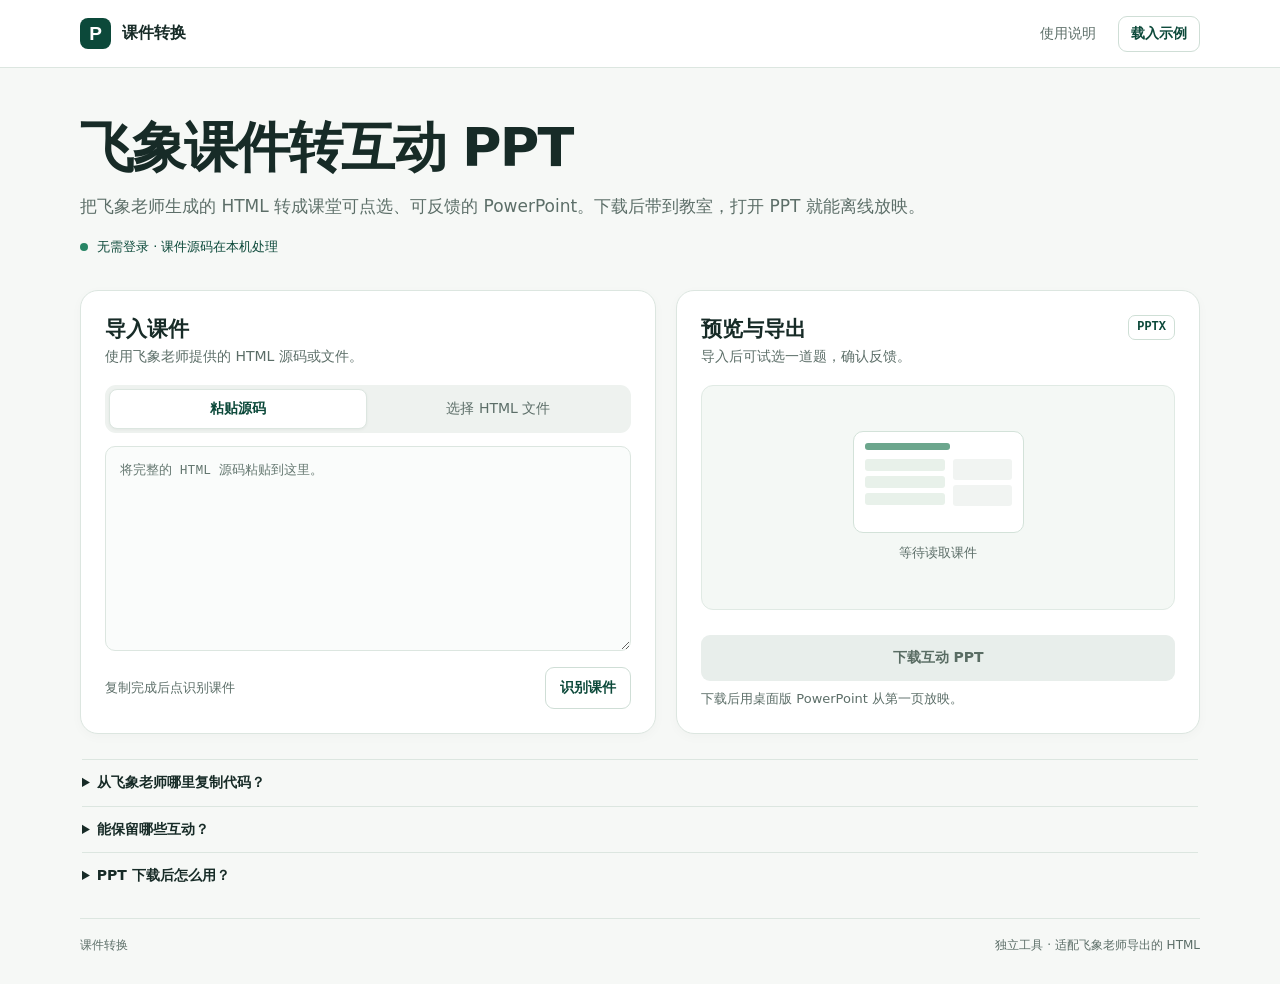
==== index.html @ 267f4da2 "Publish Feixiang PPT converter" ====
<!doctype html>
<html lang="zh-CN">
<head>
  <meta charset="utf-8">
  <meta name="viewport" content="width=device-width, initial-scale=1">
  <meta name="description" content="粘贴飞象老师生成的 HTML 源码，或选择 HTML 文件。浏览器内导出可以离线放映的互动 PPT。">
  <meta name="referrer" content="no-referrer">
  <meta http-equiv="Content-Security-Policy" content="default-src 'none'; script-src 'self'; style-src 'self' 'unsafe-inline'; img-src 'self' data: blob:; worker-src 'self'; connect-src 'self' https://*.fbcontent.cn; base-uri 'none'; form-action 'none'; object-src 'none'">
  <meta name="theme-color" content="#f6f8f6">
  <title>飞象课件转互动 PPT</title>
  <link rel="stylesheet" href="./style.css">
  <script defer src="./acorn.js"></script>
  <script defer src="./model.js"></script>
  <script defer src="./pptx.js"></script>
  <script defer src="./app.js"></script>
</head>
<body>
  <header class="top">
    <div class="wrap top-inner">
      <a class="wordmark" href="./" aria-label="回到飞象课件转换首页"><span class="brand-icon" aria-hidden="true">P</span>课件转换</a>
      <nav aria-label="页内导航">
        <a href="#help">使用说明</a>
        <button type="button" class="button secondary small" id="demo">载入示例</button>
      </nav>
    </div>
  </header>

  <main class="wrap">
    <section class="intro" aria-labelledby="page-title">
      <h1 id="page-title">飞象课件转互动 PPT</h1>
      <p>把飞象老师生成的 HTML 转成课堂可点选、可反馈的 PowerPoint。<br class="desktop-break">下载后带到教室，打开 PPT 就能离线放映。</p>
      <div class="info-note"><span class="status-dot" aria-hidden="true"></span>无需登录 · 课件源码在本机处理</div>
    </section>

    <div class="workspace">
      <section class="panel input-panel" aria-labelledby="import-title">
        <div class="panel-heading">
          <div>
            <h2 id="import-title">导入课件</h2>
            <p>使用飞象老师提供的 HTML 源码或文件。</p>
          </div>
        </div>
        <div class="tabs" role="tablist" aria-label="导入方式">
          <button id="paste-tab" type="button" role="tab" aria-selected="true" aria-controls="paste-panel">粘贴源码</button>
          <button id="file-tab" type="button" role="tab" aria-selected="false" aria-controls="file-panel" tabindex="-1">选择 HTML 文件</button>
        </div>
        <div id="paste-panel" role="tabpanel" aria-labelledby="paste-tab">
          <label class="sr-only" for="source">飞象课件 HTML 源码</label>
          <textarea id="source" spellcheck="false" autocomplete="off" autocapitalize="off"
            placeholder="将完整的 HTML 源码粘贴到这里。"></textarea>
          <div class="source-actions">
            <span class="muted" id="paste-info">复制完成后点识别课件</span>
            <button type="button" class="button secondary" id="analyze">识别课件</button>
          </div>
        </div>
        <div id="file-panel" role="tabpanel" aria-labelledby="file-tab" hidden>
          <div class="drop-area" id="drop-area">
            <div class="upload-icon" aria-hidden="true">↑</div>
            <strong id="file-label">选择或拖入 HTML 文件</strong>
            <span id="file-info">支持 .html、.htm，最大 8 MB</span>
            <button type="button" class="button secondary" id="browse">选择文件</button>
            <input type="file" id="file" accept=".html,.htm,text/html" hidden>
          </div>
        </div>
        <p id="status" class="status" role="status" aria-live="polite" hidden></p>
        <details id="settings" hidden>
          <summary>封面和翻页</summary>
          <div class="settings">
            <div>
              <label for="cover-file">封面插图</label>
              <input type="file" id="cover-file" accept=".png,.jpg,.jpeg,.webp,image/png,image/jpeg,image/webp">
              <p id="cover-state" class="muted" aria-live="polite"></p>
            </div>
            <div id="timing-box" hidden>
              <label class="checkline" for="use-timing"><input type="checkbox" id="use-timing" checked>保留原课件的定时翻页</label>
              <p id="timing-help" class="muted"></p>
            </div>
          </div>
        </details>
      </section>

      <section class="panel output-panel" aria-labelledby="preview-title">
        <div class="panel-heading">
          <div>
            <h2 id="preview-title">预览与导出</h2>
            <p id="preview-desc">导入后可试选一道题，确认反馈。</p>
          </div>
          <span class="file-type" aria-hidden="true">PPTX</span>
        </div>
        <div class="preview" id="preview-empty">
          <div class="mock-slide" aria-hidden="true">
            <div class="mock-header"></div>
            <div class="mock-body">
              <div><i></i><i></i><i></i></div>
              <div><i></i><i></i></div>
            </div>
          </div>
          <p>等待读取课件</p>
        </div>
        <div class="preview ready" id="preview-ready" hidden>
          <p class="lesson-name" id="lesson-name"></p>
          <div class="facts" id="facts"></div>
          <div class="preview-question" id="preview-question"></div>
        </div>
        <div class="download-zone">
          <div id="progress-area" class="progress-area" hidden>
            <div class="progress-meta"><span id="progress-label" role="status" aria-live="polite">准备生成</span><span id="progress-number"></span></div>
            <progress id="progress" max="100" value="0" aria-label="导出进度"></progress>
          </div>
          <div class="download-actions">
            <button class="button primary" type="button" id="export" disabled>下载互动 PPT</button>
            <button class="button secondary" type="button" id="cancel" hidden>取消</button>
          </div>
          <p class="muted download-note" id="export-note" aria-live="polite">下载后用桌面版 PowerPoint 从第一页放映。</p>
        </div>
      </section>
    </div>

    <section id="help" class="help" aria-label="使用说明">
      <details>
        <summary>从飞象老师哪里复制代码？</summary>
        <p>在飞象老师打开你生成的课件，复制它提供的完整 HTML 源码，或者下载 HTML 文件。回到这里粘贴源码并识别，或直接选择文件。飞象的分享链接需要先打开后取到源码。</p>
      </details>
      <details>
        <summary>能保留哪些互动？</summary>
        <p>目前支持源码中写明题目、选项和反馈或评分规则的闯关、情境选择和选择题。可导出点选、分支反馈、累计计分、结算，以及识别到的定时翻页。含情绪强度的兼容课件可在 PPT 内点选 1 到 10 分。</p>
        <p>幻灯片按 16:9 排版，沿用可识别的配色和封面。拖拽、网页特效和其他依赖脚本运行的玩法暂不支持。</p>
      </details>
      <details>
        <summary>PPT 下载后怎么用？</summary>
        <p>用桌面版 Microsoft PowerPoint 打开文件，从第一页放映，使用课件上的按钮前进。一个文件会包含多条答题路线，放映只会经过当前路线。</p>
      </details>
    </section>
  </main>

  <footer class="wrap footer"><span>课件转换</span><span>独立工具 · 适配飞象老师导出的 HTML</span></footer>
  <noscript>需要启用浏览器的 JavaScript 才能生成 PPT。</noscript>
</body>
</html>
---- style.css ----
:root {
  color-scheme: light;
  --page: #f6f8f6;
  --surface: #ffffff;
  --ink: #172b27;
  --muted: #5c6e68;
  --border: #dce6e0;
  --accent: #116751;
  --accent-dark: #0c493a;
  --accent-soft: #e8f4ed;
  --error: #8b3030;
  font: 16px/1.55 "Work Sans", "Microsoft YaHei", "PingFang SC", system-ui, sans-serif;
}
* { box-sizing: border-box; }
body { margin: 0; background: var(--page); color: var(--ink); }
button, textarea, input { font: inherit; }
button { cursor: pointer; }
button:disabled { cursor: not-allowed; }
button:focus-visible, a:focus-visible, textarea:focus-visible, input:focus-visible, summary:focus-visible {
  outline: 3px solid #74ae99;
  outline-offset: 3px;
}
a { color: inherit; }
[hidden] { display: none !important; }
.wrap { width: min(1120px, calc(100% - 48px)); margin-inline: auto; }
.top { border-bottom: 1px solid var(--border); background: var(--surface); }
.top-inner { min-height: 67px; display: flex; align-items: center; justify-content: space-between; gap: 18px; }
.wordmark { display: inline-flex; align-items: center; gap: 11px; font-weight: 750; text-decoration: none; }
.brand-icon { display: grid; place-items: center; width: 31px; height: 31px; border-radius: 8px; background: var(--accent-dark); color: #fff; font: 700 19px/1 "Work Sans", sans-serif; }
.top nav { display: flex; align-items: center; gap: 22px; font-size: 14px; }
.top nav a { text-decoration: none; color: var(--muted); }
.top nav a:hover { color: var(--accent-dark); text-decoration: underline; }
.intro { padding: 49px 0 31px; }
.intro h1 { font-size: clamp(32px, 5.2vw, 54px); line-height: 1.16; letter-spacing: -.034em; margin: 0 0 13px; }
.intro p { margin: 0; color: var(--muted); font-size: 17px; }
.desktop-break { display: none; }
.info-note { display: inline-flex; align-items: center; gap: 9px; margin-top: 18px; font-size: 13px; color: var(--accent-dark); }
.status-dot { width: 8px; height: 8px; background: #288565; border-radius: 50%; }
.workspace { display: grid; grid-template-columns: minmax(0, 1.1fr) minmax(0, 1fr); gap: 20px; align-items: stretch; }
.panel { padding: 24px; border: 1px solid var(--border); border-radius: 18px; background: var(--surface); box-shadow: 0 3px 12px #14281e07; min-width: 0; }
.panel-heading { display: flex; align-items: start; justify-content: space-between; gap: 12px; margin-bottom: 17px; }
.panel-heading h2 { font-size: 21px; margin: 0 0 3px; line-height: 1.35; }
.panel-heading p { font-size: 14px; color: var(--muted); margin: 0; }
.tabs { display: grid; grid-template-columns: 1fr 1fr; gap: 3px; padding: 4px; border-radius: 11px; background: #eef2ef; margin-bottom: 13px; }
.tabs button { border: 1px solid transparent; background: transparent; color: var(--muted); border-radius: 8px; font-size: 14px; padding: 8px; }
.tabs button[aria-selected="true"] { border-color: var(--border); background: var(--surface); color: var(--accent-dark); font-weight: 700; box-shadow: 0 1px 3px #111e1a0c; }
textarea { border: 1px solid var(--border); background: #fafcfb; border-radius: 10px; width: 100%; min-height: 205px; resize: vertical; padding: 14px; color: var(--ink); font: 13px/1.6 "IBM Plex Mono", Consolas, "Microsoft YaHei", monospace; }
textarea::placeholder { color: #647770; }
.source-actions, .download-actions, .progress-meta { display: flex; align-items: center; justify-content: space-between; gap: 12px; }
.source-actions { margin-top: 9px; }
.muted { color: var(--muted); font-size: 13px; }
.button { border: 1px solid transparent; border-radius: 9px; min-height: 41px; padding: 9px 14px; font-size: 14px; font-weight: 700; transition: background .12s; }
.button.small { min-height: 36px; padding: 6px 12px; }
.secondary { background: #fff; border-color: #cfded6; color: var(--accent-dark); }
.secondary:hover { background: #f2f7f3; }
.secondary:disabled { opacity: .5; }
.primary { background: var(--accent); color: #fff; flex: 1; min-height: 46px; }
.primary:hover { background: var(--accent-dark); }
.primary:disabled { background: #e8eeeb; color: #596c63; }
.drop-area { min-height: 261px; display: grid; align-content: center; justify-items: center; gap: 9px; text-align: center; padding: 18px; border: 1px dashed #a4bdb0; border-radius: 12px; background: #fafcfb; }
.drop-area[data-over="true"] { background: var(--accent-soft); border-color: var(--accent); }
.drop-area strong { overflow-wrap: anywhere; }
.drop-area span { color: var(--muted); font-size: 13px; }
.upload-icon { width: 39px; height: 39px; display: grid; place-items: center; background: var(--accent-soft); border-radius: 10px; color: var(--accent); font-size: 24px; }
.status { margin: 12px 0 0; padding: 9px 11px; border-radius: 8px; background: var(--accent-soft); color: var(--accent-dark); font-size: 13px; }
.status[data-state="error"] { background: #fff0ed; color: var(--error); }
#settings { margin-top: 13px; font-size: 14px; }
summary { cursor: pointer; font-weight: 700; }
.settings { margin-top: 11px; padding: 10px 12px; background: #f6f9f7; border-radius: 8px; }
.settings input[type="file"] { display: block; margin-top: 6px; max-width: 100%; font-size: 13px; }
.settings p { margin: 3px 0 0; }
#timing-box { margin-top: 10px; }
.checkline { display: flex; align-items: center; gap: 6px; }
input[type="checkbox"] { accent-color: var(--accent); }
.output-panel { display: flex; flex-direction: column; }
.file-type { border: 1px solid #cfdfd6; border-radius: 7px; padding: 5px 8px; font: 600 12px/1.1 "IBM Plex Mono", Consolas, monospace; color: var(--accent-dark); }
.preview { min-height: 225px; border: 1px solid #e0eae4; background: #f4f8f5; border-radius: 12px; padding: 17px; }
#preview-empty { display: grid; place-content: center; justify-items: center; gap: 10px; }
#preview-empty p { font-size: 13px; color: var(--muted); margin: 0; }
.mock-slide { width: 171px; height: 102px; background: #fff; border: 1px solid #d3e2d9; border-radius: 10px; padding: 11px; }
.mock-header { height: 7px; width: 58%; border-radius: 3px; background: #6ca68d; }
.mock-body { display: grid; grid-template-columns: 1.15fr .85fr; gap: 8px; margin-top: 9px; }
.mock-body div { display: grid; align-content: start; gap: 5px; }
.mock-body i { display: block; height: 12px; background: #e8f1ea; border-radius: 3px; }
.mock-body div:last-child i { height: 21px; background: #f1f4f2; }
.preview.ready { background: color-mix(in srgb, var(--source-canvas, #f4f8f5) 52%, white); }
.lesson-name { font-size: 16px; font-weight: 750; margin: 0 0 8px; overflow-wrap: anywhere; }
.facts { display: flex; flex-wrap: wrap; gap: 5px; }
.facts span { background: #fff; border: 1px solid #d5e1da; border-radius: 5px; padding: 2px 6px; font-size: 12px; color: var(--muted); }
.preview-question { margin-top: 12px; }
.preview-question h3 { font-size: 14px; margin: 0 0 6px; }
.choices { display: grid; gap: 5px; }
.choices button { text-align: left; padding: 6px 9px; background: #fff; border: 1px solid #d5e1da; border-radius: 6px; color: var(--ink); font-size: 12px; overflow-wrap: anywhere; }
.choices button:hover, .choices button[aria-pressed="true"] { border-color: var(--accent); background: var(--accent-soft); }
.choice-result { font-size: 12px; margin: 8px 0 0; color: var(--accent-dark); }
.download-zone { margin-top: auto; padding-top: 14px; }
.download-note { margin: 8px 0 0; }
.progress-area { margin: 0 0 8px; }
.progress-meta { color: var(--accent-dark); font-size: 12px; }
progress { width: 100%; height: 8px; accent-color: var(--accent); }
.help { margin-top: 25px; padding: 0 2px; }
.help details { border-top: 1px solid var(--border); padding: 12px 0; font-size: 14px; }
.help p { margin: 7px 0 0; color: var(--muted); max-width: 790px; }
.footer { margin-top: 19px; padding: 17px 0 29px; border-top: 1px solid var(--border); display: flex; justify-content: space-between; gap: 12px; color: var(--muted); font-size: 12px; }
.sr-only { position: absolute; width: 1px; height: 1px; padding: 0; overflow: hidden; clip: rect(0,0,0,0); white-space: nowrap; }
@media (max-width: 760px) {
  .wrap { width: min(100% - 30px, 540px); }
  .workspace { grid-template-columns: 1fr; gap: 13px; }
  .intro { padding: 30px 0 22px; }
  .intro p { font-size: 15px; }
  .panel { padding: 17px; border-radius: 14px; }
  .top-inner { min-height: 56px; }
  .top nav { gap: 9px; font-size: 12px; }
  .preview { min-height: 165px; }
}
@media (max-width: 340px) {
  .top nav a { display: none; }
  .source-actions { align-items: flex-start; flex-direction: column; gap: 5px; }
}
@media (prefers-reduced-motion: reduce) {
  .button { transition: none; }
}
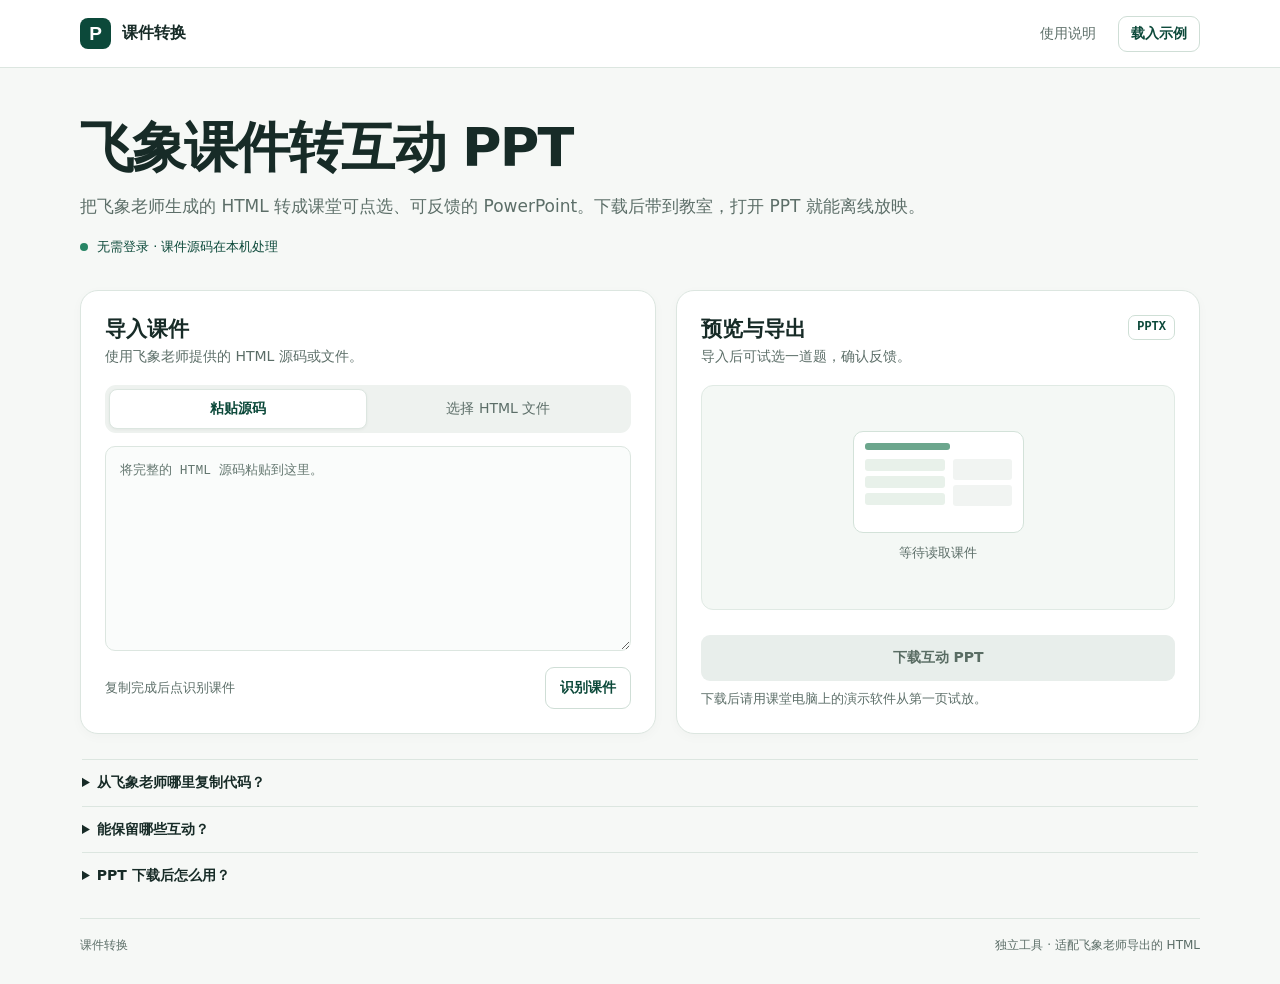
==== commit 56176198: "Edit quiz content before exporting all branches" ====
--- a/index.html
+++ b/index.html
@@ -8,11 +8,11 @@
   <meta http-equiv="Content-Security-Policy" content="default-src 'none'; script-src 'self'; style-src 'self' 'unsafe-inline'; img-src 'self' data: blob:; worker-src 'self'; connect-src 'self' https://*.fbcontent.cn; base-uri 'none'; form-action 'none'; object-src 'none'">
   <meta name="theme-color" content="#f6f8f6">
   <title>飞象课件转互动 PPT</title>
-  <link rel="stylesheet" href="./style.css">
+  <link rel="stylesheet" href="./style.css?v=2">
   <script defer src="./acorn.js"></script>
   <script defer src="./model.js"></script>
   <script defer src="./pptx.js"></script>
-  <script defer src="./app.js"></script>
+  <script defer src="./app.js?v=2"></script>
 </head>
 <body>
   <header class="top">
@@ -101,6 +101,7 @@
           <p class="lesson-name" id="lesson-name"></p>
           <div class="facts" id="facts"></div>
           <div class="preview-question" id="preview-question"></div>
+          <button type="button" class="button secondary small" id="edit-questions">编辑题目与反馈</button>
         </div>
         <div class="download-zone">
           <div id="progress-area" class="progress-area" hidden>
@@ -111,7 +112,7 @@
             <button class="button primary" type="button" id="export" disabled>下载互动 PPT</button>
             <button class="button secondary" type="button" id="cancel" hidden>取消</button>
           </div>
-          <p class="muted download-note" id="export-note" aria-live="polite">下载后用桌面版 PowerPoint 从第一页放映。</p>
+          <p class="muted download-note" id="export-note" aria-live="polite">下载后请用课堂电脑上的演示软件从第一页试放。</p>
         </div>
       </section>
     </div>
@@ -129,10 +130,26 @@
       <details>
         <summary>PPT 下载后怎么用？</summary>
         <p>用桌面版 Microsoft PowerPoint 打开文件，从第一页放映，使用课件上的按钮前进。一个文件会包含多条答题路线，放映只会经过当前路线。</p>
+        <p>题干、选项和反馈可在导出前统一修改，所有答题路线会一起更新。用 WPS 修改 PPT 后，请从第一页试放，检查按钮和自动翻页。</p>
       </details>
     </section>
   </main>
 
+  <dialog id="question-editor" aria-labelledby="editor-title">
+    <form id="question-form">
+      <div class="editor-heading">
+        <div>
+          <h2 id="editor-title">编辑题目与反馈</h2>
+          <p class="muted">应用后，同一道题在所有答题路线中的内容会一起更新。</p>
+        </div>
+        <button type="button" class="button secondary small" id="editor-cancel">取消</button>
+      </div>
+      <label class="editor-field">选择题目 <select id="editor-select"></select></label>
+      <div id="editor-fields"></div>
+      <p id="editor-error" role="alert" class="status" data-state="error" hidden></p>
+      <div class="editor-actions"><button type="submit" class="button primary">应用修改</button></div>
+    </form>
+  </dialog>
   <footer class="wrap footer"><span>课件转换</span><span>独立工具 · 适配飞象老师导出的 HTML</span></footer>
   <noscript>需要启用浏览器的 JavaScript 才能生成 PPT。</noscript>
 </body>
--- a/style.css
+++ b/style.css
@@ -93,6 +93,17 @@
 .choices button { text-align: left; padding: 6px 9px; background: #fff; border: 1px solid #d5e1da; border-radius: 6px; color: var(--ink); font-size: 12px; overflow-wrap: anywhere; }
 .choices button:hover, .choices button[aria-pressed="true"] { border-color: var(--accent); background: var(--accent-soft); }
 .choice-result { font-size: 12px; margin: 8px 0 0; color: var(--accent-dark); }
+#edit-questions { margin-top: 10px; }
+#question-editor { width: min(640px, calc(100% - 24px)); max-height: 90vh; border: 1px solid var(--border); border-radius: 15px; padding: 20px; color: var(--ink); }
+#question-editor::backdrop { background: #182d27a0; }
+.editor-heading { display: flex; justify-content: space-between; align-items: start; gap: 10px; }
+.editor-heading h2 { font-size: 21px; margin: 0; }
+.editor-heading p { margin: 3px 0 8px; }
+.editor-field { display: grid; gap: 4px; margin: 8px 0; font-size: 14px; }
+.editor-field input, .editor-field textarea, .editor-field select { width: 100%; font: inherit; padding: 7px; border: 1px solid var(--border); border-radius: 6px; background: #fff; color: var(--ink); }
+.editor-field textarea { min-height: 64px; }
+#editor-fields fieldset { min-width: 0; margin: 12px 0 0; border: 1px solid var(--border); border-radius: 8px; }
+.editor-actions { display: flex; margin-top: 15px; }
 .download-zone { margin-top: auto; padding-top: 14px; }
 .download-note { margin: 8px 0 0; }
 .progress-area { margin: 0 0 8px; }
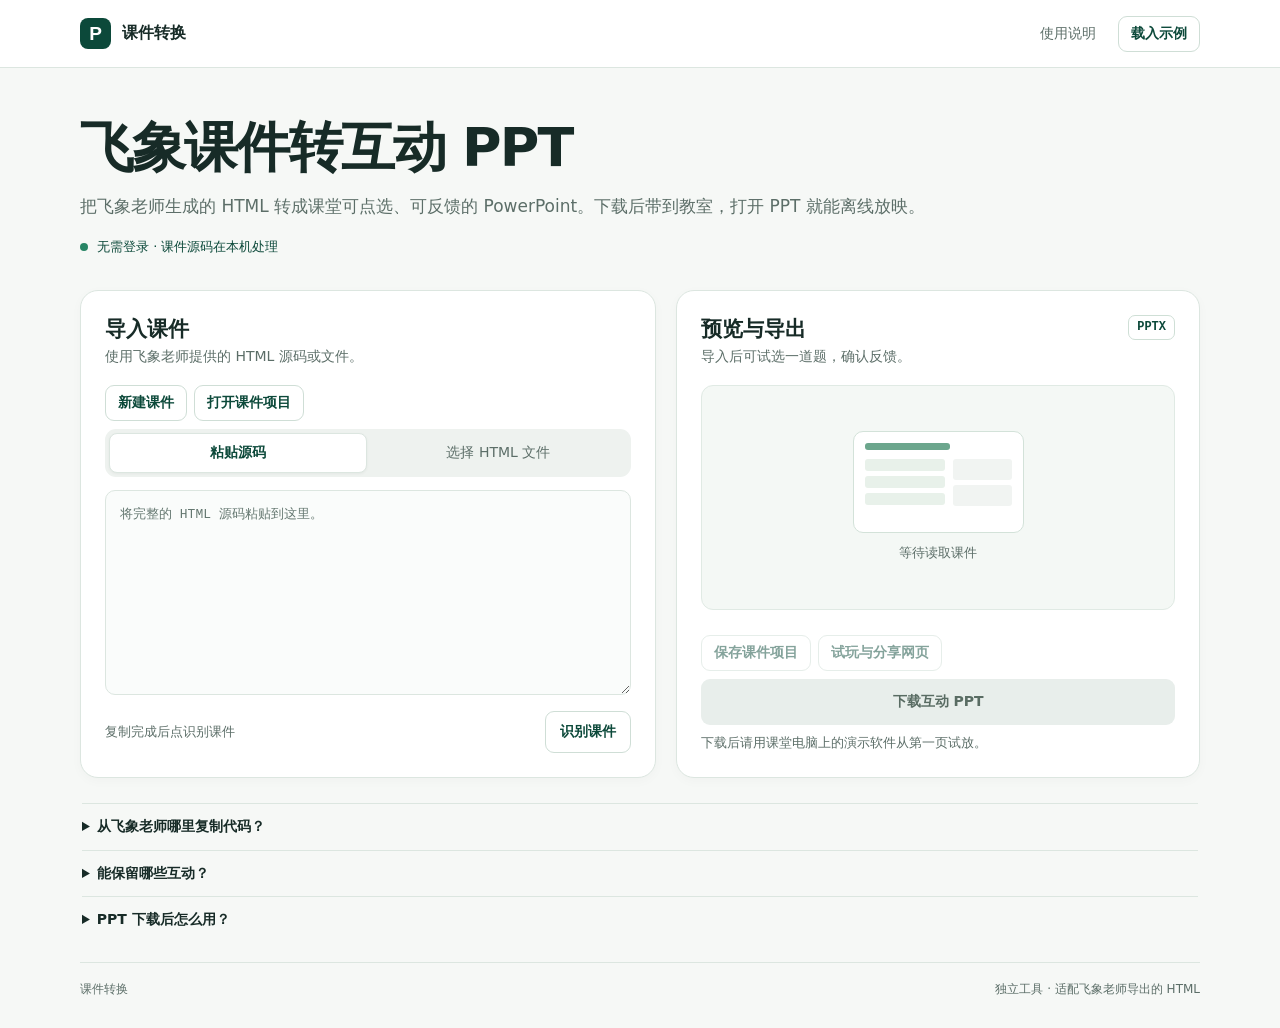
==== commit 9868d26f: "Add classroom projects, branching and shareable activities" ====
--- a/index.html
+++ b/index.html
@@ -8,11 +8,15 @@
   <meta http-equiv="Content-Security-Policy" content="default-src 'none'; script-src 'self'; style-src 'self' 'unsafe-inline'; img-src 'self' data: blob:; worker-src 'self'; connect-src 'self' https://*.fbcontent.cn; base-uri 'none'; form-action 'none'; object-src 'none'">
   <meta name="theme-color" content="#f6f8f6">
   <title>飞象课件转互动 PPT</title>
-  <link rel="stylesheet" href="./style.css?v=2">
+  <link rel="stylesheet" href="./style.css?v=3">
   <script defer src="./acorn.js"></script>
   <script defer src="./model.js"></script>
-  <script defer src="./pptx.js"></script>
-  <script defer src="./app.js?v=2"></script>
+  <script defer src="./pptx.js?v=3"></script>
+  <script defer src="./project.js?v=3"></script>
+  <script defer src="./qrcode.js"></script>
+  <script defer src="./fflate.js"></script>
+  <script defer src="./play.js?v=3"></script>
+  <script defer src="./app.js?v=3"></script>
 </head>
 <body>
   <header class="top">
@@ -39,6 +43,11 @@
             <h2 id="import-title">导入课件</h2>
             <p>使用飞象老师提供的 HTML 源码或文件。</p>
           </div>
+        </div>
+        <div class="project-actions">
+          <button type="button" class="button secondary small" id="new-project">新建课件</button>
+          <button type="button" class="button secondary small" id="open-project">打开课件项目</button>
+          <input type="file" id="project-file" accept=".json,application/json" hidden>
         </div>
         <div class="tabs" role="tablist" aria-label="导入方式">
           <button id="paste-tab" type="button" role="tab" aria-selected="true" aria-controls="paste-panel">粘贴源码</button>
@@ -108,6 +117,10 @@
             <div class="progress-meta"><span id="progress-label" role="status" aria-live="polite">准备生成</span><span id="progress-number"></span></div>
             <progress id="progress" max="100" value="0" aria-label="导出进度"></progress>
           </div>
+          <div class="project-actions">
+            <button type="button" class="button secondary small" id="save-project" disabled>保存课件项目</button>
+            <button type="button" class="button secondary small" id="share-activity" disabled>试玩与分享网页</button>
+          </div>
           <div class="download-actions">
             <button class="button primary" type="button" id="export" disabled>下载互动 PPT</button>
             <button class="button secondary" type="button" id="cancel" hidden>取消</button>
@@ -125,7 +138,7 @@
       <details>
         <summary>能保留哪些互动？</summary>
         <p>目前支持源码中写明题目、选项和反馈或评分规则的闯关、情境选择和选择题。可导出点选、分支反馈、累计计分、结算，以及识别到的定时翻页。含情绪强度的兼容课件可在 PPT 内点选 1 到 10 分。</p>
-        <p>幻灯片按 16:9 排版，沿用可识别的配色和封面。拖拽、网页特效和其他依赖脚本运行的玩法暂不支持。</p>
+        <p>新建的配对和排序活动在网页上可以拖放或点选，在离线 PPT 里用逐步点选完成。飞象自定义脚本和特效仍依赖原网页。</p>
       </details>
       <details>
         <summary>PPT 下载后怎么用？</summary>
@@ -144,12 +157,42 @@
         </div>
         <button type="button" class="button secondary small" id="editor-cancel">取消</button>
       </div>
+      <label class="editor-field">课件标题 <input id="project-title" maxlength="100" required></label>
+      <label class="editor-field">活动说明 <textarea id="project-intro" maxlength="320"></textarea></label>
+      <label><input id="project-scoring" type="checkbox"> 累计积分</label>
       <label class="editor-field">选择题目 <select id="editor-select"></select></label>
+      <div class="project-actions">
+        <button type="button" class="button secondary small" id="move-up">上移</button>
+        <button type="button" class="button secondary small" id="move-down">下移</button>
+        <button type="button" class="button secondary small" id="remove-question">删除本题</button>
+      </div>
+      <div class="project-actions" aria-label="添加题目">
+        <button type="button" class="button secondary small" id="add-choice">添加选择题</button>
+        <button type="button" class="button secondary small" id="add-match">添加配对</button>
+        <button type="button" class="button secondary small" id="add-order">添加排序</button>
+      </div>
       <div id="editor-fields"></div>
       <p id="editor-error" role="alert" class="status" data-state="error" hidden></p>
       <div class="editor-actions"><button type="submit" class="button primary">应用修改</button></div>
     </form>
   </dialog>
+  <dialog id="share-dialog" aria-labelledby="share-title">
+    <div class="editor-heading">
+      <h2 id="share-title">网页活动</h2>
+      <button type="button" class="button secondary small" id="share-close">关闭</button>
+    </div>
+    <p class="muted">学生打开链接即可参加，反馈显示在各自设备上。分享链接包含题目和答案，适合课堂练习。</p>
+    <label class="editor-field" for="share-scope">分享范围</label>
+    <select id="share-scope"></select>
+    <label class="editor-field">活动链接 <input id="share-link" readonly></label>
+    <div class="project-actions">
+      <a class="button secondary" id="play-link" target="_blank" rel="noopener">打开试玩</a>
+      <button type="button" class="button secondary" id="copy-link">复制链接</button>
+    </div>
+    <canvas id="share-qr" aria-label="活动二维码" role="img" hidden></canvas>
+    <p id="share-status" class="muted" role="status"></p>
+  </dialog>
+  <section id="classroom-player" class="wrap" hidden aria-live="polite"></section>
   <footer class="wrap footer"><span>课件转换</span><span>独立工具 · 适配飞象老师导出的 HTML</span></footer>
   <noscript>需要启用浏览器的 JavaScript 才能生成 PPT。</noscript>
 </body>
--- a/style.css
+++ b/style.css
@@ -94,8 +94,27 @@
 .choices button:hover, .choices button[aria-pressed="true"] { border-color: var(--accent); background: var(--accent-soft); }
 .choice-result { font-size: 12px; margin: 8px 0 0; color: var(--accent-dark); }
 #edit-questions { margin-top: 10px; }
-#question-editor { width: min(640px, calc(100% - 24px)); max-height: 90vh; border: 1px solid var(--border); border-radius: 15px; padding: 20px; color: var(--ink); }
-#question-editor::backdrop { background: #182d27a0; }
+#question-editor, #share-dialog { width: min(640px, calc(100% - 24px)); max-height: 90vh; border: 1px solid var(--border); border-radius: 15px; padding: 20px; color: var(--ink); }
+#question-editor::backdrop, #share-dialog::backdrop { background: #182d27a0; }
+.project-actions { display: flex; gap: 7px; flex-wrap: wrap; margin: 8px 0; }
+.editor-add { margin: 6px 0; }
+#play-link { text-decoration: none; display: inline-flex; align-items: center; }
+#share-scope { width: 100%; padding: 8px; border: 1px solid var(--border); border-radius: 6px; color: var(--ink); background: white; }
+#share-qr { display: block; width: min(100%, 430px); height: auto; margin: 10px auto; image-rendering: pixelated; }
+#classroom-player { padding: clamp(20px, 6vw, 65px) 0; max-width: 800px; }
+.play-panel h1 { margin: 6px 0; font-size: clamp(24px, 5vw, 38px); }
+.play-panel > p { overflow-wrap: anywhere; white-space: pre-wrap; }
+.play-list { display: grid; gap: 8px; margin: 12px 0; }
+.play-list button, .play-ratings button { min-height: 42px; overflow-wrap: anywhere; }
+.play-list button { text-align: left; }
+.play-list button[aria-pressed="true"], .play-ratings button[aria-pressed="true"] { background: #d6eae1; border-color: #437e6c; }
+.play-ratings { display: flex; flex-wrap: wrap; gap: 6px; }
+.play-feedback:not(:empty) { border-left: 3px solid #579582; padding: 5px 12px; margin-top: 10px; overflow-wrap: anywhere; }
+.play-match { display: grid; grid-template-columns: repeat(2, minmax(0, 1fr)); gap: 8px; }
+.play-order { padding-left: 26px; }
+.order-row { padding: 8px; border-radius: 8px; border: 1px solid var(--border); }
+.order-row span { display: block; margin-bottom: 5px; overflow-wrap: anywhere; }
+.order-row button { margin-right: 5px; }
 .editor-heading { display: flex; justify-content: space-between; align-items: start; gap: 10px; }
 .editor-heading h2 { font-size: 21px; margin: 0; }
 .editor-heading p { margin: 3px 0 8px; }
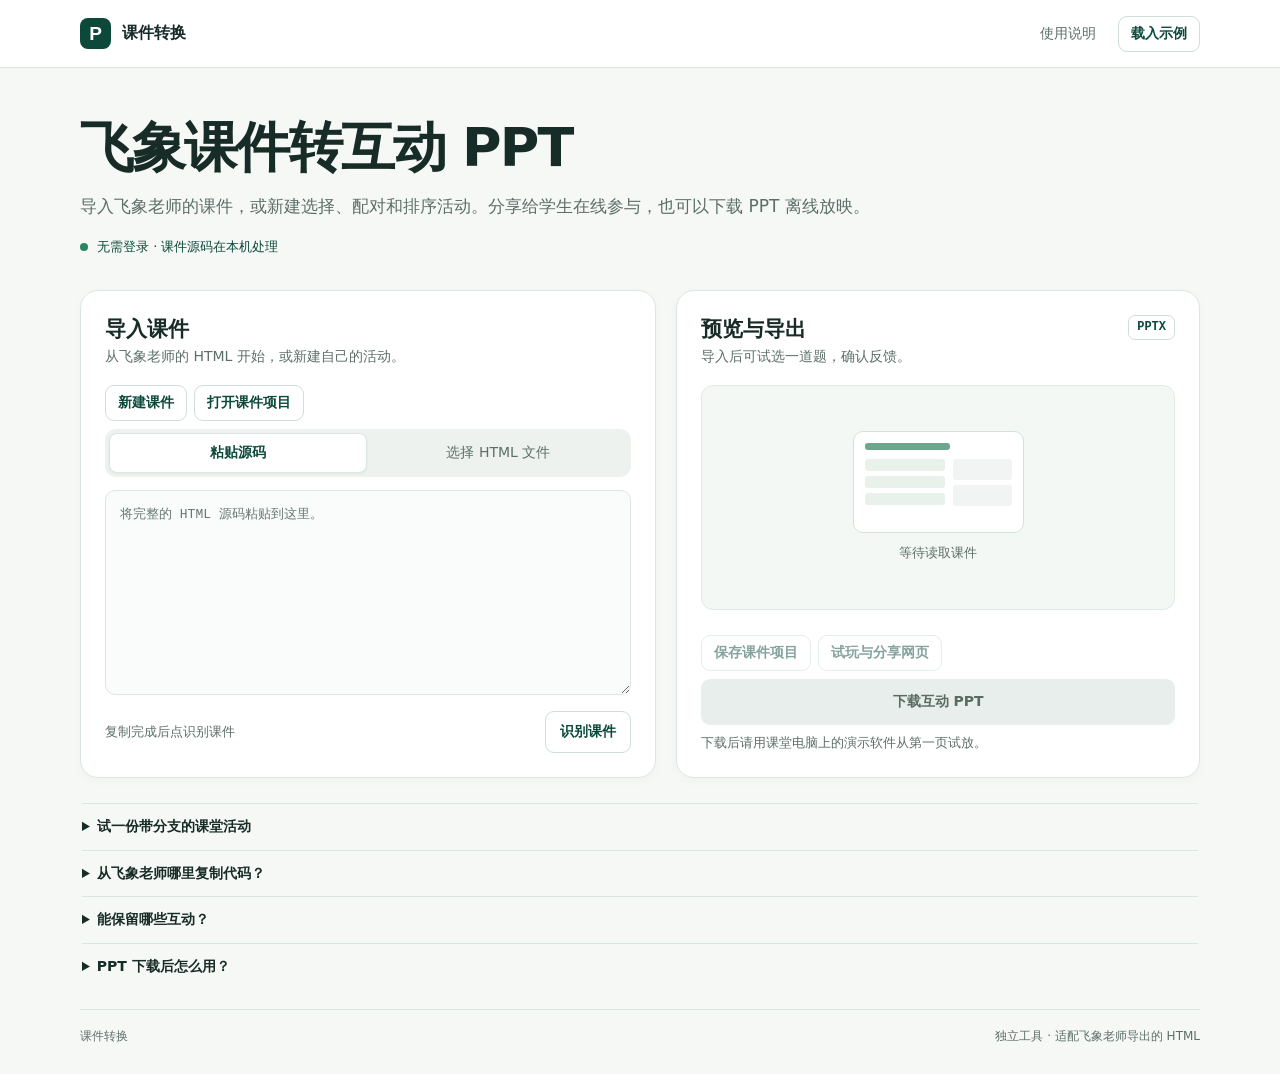
==== commit 24f4f2c8: "Complete classroom activity sharing and web results" ====
--- a/index.html
+++ b/index.html
@@ -8,15 +8,15 @@
   <meta http-equiv="Content-Security-Policy" content="default-src 'none'; script-src 'self'; style-src 'self' 'unsafe-inline'; img-src 'self' data: blob:; worker-src 'self'; connect-src 'self' https://*.fbcontent.cn; base-uri 'none'; form-action 'none'; object-src 'none'">
   <meta name="theme-color" content="#f6f8f6">
   <title>飞象课件转互动 PPT</title>
-  <link rel="stylesheet" href="./style.css?v=3">
+  <link rel="stylesheet" href="./style.css?v=4">
   <script defer src="./acorn.js"></script>
   <script defer src="./model.js"></script>
-  <script defer src="./pptx.js?v=3"></script>
-  <script defer src="./project.js?v=3"></script>
+  <script defer src="./pptx.js?v=4"></script>
+  <script defer src="./project.js?v=4"></script>
   <script defer src="./qrcode.js"></script>
   <script defer src="./fflate.js"></script>
-  <script defer src="./play.js?v=3"></script>
-  <script defer src="./app.js?v=3"></script>
+  <script defer src="./play.js?v=4"></script>
+  <script defer src="./app.js?v=4"></script>
 </head>
 <body>
   <header class="top">
@@ -32,7 +32,7 @@
   <main class="wrap">
     <section class="intro" aria-labelledby="page-title">
       <h1 id="page-title">飞象课件转互动 PPT</h1>
-      <p>把飞象老师生成的 HTML 转成课堂可点选、可反馈的 PowerPoint。<br class="desktop-break">下载后带到教室，打开 PPT 就能离线放映。</p>
+      <p>导入飞象老师的课件，或新建选择、配对和排序活动。<br class="desktop-break">分享给学生在线参与，也可以下载 PPT 离线放映。</p>
       <div class="info-note"><span class="status-dot" aria-hidden="true"></span>无需登录 · 课件源码在本机处理</div>
     </section>
 
@@ -41,7 +41,7 @@
         <div class="panel-heading">
           <div>
             <h2 id="import-title">导入课件</h2>
-            <p>使用飞象老师提供的 HTML 源码或文件。</p>
+            <p>从飞象老师的 HTML 开始，或新建自己的活动。</p>
           </div>
         </div>
         <div class="project-actions">
@@ -132,6 +132,14 @@
 
     <section id="help" class="help" aria-label="使用说明">
       <details>
+        <summary>试一份带分支的课堂活动</summary>
+        <p>《小组讨论卡住了》包含情境选择、排序和配对。试完可以打开示例项目，换成自己班的情境。</p>
+        <div class="project-actions">
+          <a class="button secondary small example-link" href="#class-example">试玩学生版</a>
+          <a class="button secondary small example-link" href="./classroom-example.json?v=4" download="小组讨论卡住了-课件项目.json">下载示例项目</a>
+        </div>
+      </details>
+      <details>
         <summary>从飞象老师哪里复制代码？</summary>
         <p>在飞象老师打开你生成的课件，复制它提供的完整 HTML 源码，或者下载 HTML 文件。回到这里粘贴源码并识别，或直接选择文件。飞象的分享链接需要先打开后取到源码。</p>
       </details>
@@ -142,7 +150,7 @@
       </details>
       <details>
         <summary>PPT 下载后怎么用？</summary>
-        <p>用桌面版 Microsoft PowerPoint 打开文件，从第一页放映，使用课件上的按钮前进。一个文件会包含多条答题路线，放映只会经过当前路线。</p>
+        <p>用桌面版 PowerPoint 或 WPS 演示打开文件，从第一页放映，使用课件上的按钮前进。一个文件会包含多条答题路线，放映只会经过当前路线。</p>
         <p>题干、选项和反馈可在导出前统一修改，所有答题路线会一起更新。用 WPS 修改 PPT 后，请从第一页试放，检查按钮和自动翻页。</p>
       </details>
     </section>
--- a/style.css
+++ b/style.css
@@ -98,7 +98,7 @@
 #question-editor::backdrop, #share-dialog::backdrop { background: #182d27a0; }
 .project-actions { display: flex; gap: 7px; flex-wrap: wrap; margin: 8px 0; }
 .editor-add { margin: 6px 0; }
-#play-link { text-decoration: none; display: inline-flex; align-items: center; }
+#play-link, .example-link { text-decoration: none; display: inline-flex; align-items: center; }
 #share-scope { width: 100%; padding: 8px; border: 1px solid var(--border); border-radius: 6px; color: var(--ink); background: white; }
 #share-qr { display: block; width: min(100%, 430px); height: auto; margin: 10px auto; image-rendering: pixelated; }
 #classroom-player { padding: clamp(20px, 6vw, 65px) 0; max-width: 800px; }
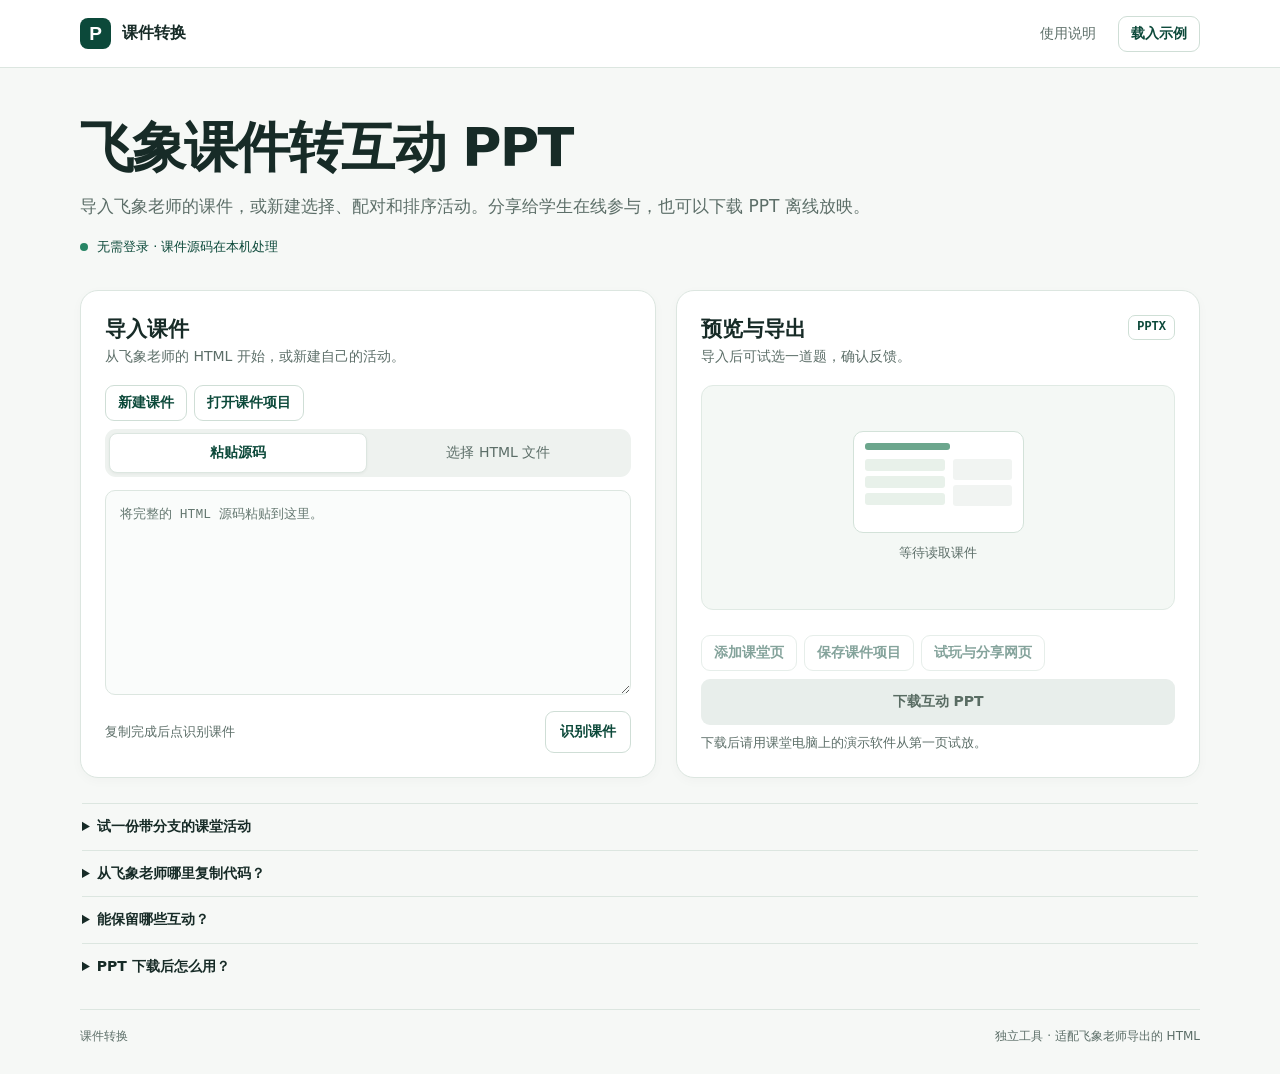
==== commit fdb2b716: "Add classroom pages and interactive scenario sorting export" ====
--- a/index.html
+++ b/index.html
@@ -5,18 +5,21 @@
   <meta name="viewport" content="width=device-width, initial-scale=1">
   <meta name="description" content="粘贴飞象老师生成的 HTML 源码，或选择 HTML 文件。浏览器内导出可以离线放映的互动 PPT。">
   <meta name="referrer" content="no-referrer">
-  <meta http-equiv="Content-Security-Policy" content="default-src 'none'; script-src 'self'; style-src 'self' 'unsafe-inline'; img-src 'self' data: blob:; worker-src 'self'; connect-src 'self' https://*.fbcontent.cn; base-uri 'none'; form-action 'none'; object-src 'none'">
+  <meta http-equiv="Content-Security-Policy" content="default-src 'none'; script-src 'self'; style-src 'self' 'unsafe-inline'; img-src 'self' data: blob:; frame-src 'self'; worker-src 'self'; connect-src 'self' https://*.fbcontent.cn; base-uri 'none'; form-action 'none'; object-src 'none'">
   <meta name="theme-color" content="#f6f8f6">
   <title>飞象课件转互动 PPT</title>
-  <link rel="stylesheet" href="./style.css?v=4">
+  <link rel="stylesheet" href="./style.css?v=8">
   <script defer src="./acorn.js"></script>
-  <script defer src="./model.js"></script>
-  <script defer src="./pptx.js?v=4"></script>
-  <script defer src="./project.js?v=4"></script>
+  <script defer src="./model.js?v=8"></script>
+  <script defer src="./project.js?v=8"></script>
+  <script defer src="./curriculum.js?v=8"></script>
+  <script defer src="./pptx.js?v=8"></script>
   <script defer src="./qrcode.js"></script>
   <script defer src="./fflate.js"></script>
   <script defer src="./play.js?v=4"></script>
-  <script defer src="./app.js?v=4"></script>
+  <script defer src="./replica.js?v=8"></script>
+  <script defer src="./scenario.js?v=8"></script>
+  <script defer src="./app.js?v=8"></script>
 </head>
 <body>
   <header class="top">
@@ -109,6 +112,7 @@
         <div class="preview ready" id="preview-ready" hidden>
           <p class="lesson-name" id="lesson-name"></p>
           <div class="facts" id="facts"></div>
+          <div id="compatibility" class="compatibility" aria-live="polite"></div>
           <div class="preview-question" id="preview-question"></div>
           <button type="button" class="button secondary small" id="edit-questions">编辑题目与反馈</button>
         </div>
@@ -118,13 +122,22 @@
             <progress id="progress" max="100" value="0" aria-label="导出进度"></progress>
           </div>
           <div class="project-actions">
+            <button type="button" class="button secondary small" id="edit-classroom" disabled>添加课堂页</button>
             <button type="button" class="button secondary small" id="save-project" disabled>保存课件项目</button>
             <button type="button" class="button secondary small" id="share-activity" disabled>试玩与分享网页</button>
           </div>
+          <fieldset id="export-mode" class="export-mode" hidden disabled>
+            <legend>互动版本</legend>
+            <label><input type="radio" name="lesson-mode" value="full" checked> 完整互动</label>
+            <label><input type="radio" name="lesson-mode" value="light"> 轻量讨论</label>
+            <p id="mode-note" class="muted"></p>
+          </fieldset>
           <div class="download-actions">
+            <button class="button primary" type="button" id="export-replica" hidden>下载宽屏互动 PPT</button>
             <button class="button primary" type="button" id="export" disabled>下载互动 PPT</button>
             <button class="button secondary" type="button" id="cancel" hidden>取消</button>
           </div>
+          <p class="muted download-note" id="replica-note" hidden>用桌面 WPS 或 PowerPoint 从第一页放映，课堂页可直接编辑。</p>
           <p class="muted download-note" id="export-note" aria-live="polite">下载后请用课堂电脑上的演示软件从第一页试放。</p>
         </div>
       </section>
@@ -146,12 +159,13 @@
       <details>
         <summary>能保留哪些互动？</summary>
         <p>目前支持源码中写明题目、选项和反馈或评分规则的闯关、情境选择和选择题。可导出点选、分支反馈、累计计分、结算，以及识别到的定时翻页。含情绪强度的兼容课件可在 PPT 内点选 1 到 10 分。</p>
-        <p>新建的配对和排序活动在网页上可以拖放或点选，在离线 PPT 里用逐步点选完成。飞象自定义脚本和特效仍依赖原网页。</p>
+        <p>识别后可查看这份课件能保留哪些玩法。兼容的飞象课件可按固定 16:9 导出宽屏互动版。轻量讨论保留选项和反馈，省去累计得分。</p>
+        <p>新建的配对和排序活动在网页上可以拖放或点选，在离线 PPT 里用逐步点选完成。</p>
       </details>
       <details>
         <summary>PPT 下载后怎么用？</summary>
         <p>用桌面版 PowerPoint 或 WPS 演示打开文件，从第一页放映，使用课件上的按钮前进。一个文件会包含多条答题路线，放映只会经过当前路线。</p>
-        <p>题干、选项和反馈可在导出前统一修改，所有答题路线会一起更新。用 WPS 修改 PPT 后，请从第一页试放，检查按钮和自动翻页。</p>
+        <p>点「添加课堂页」就能写游戏前的导入页和游戏后的讨论页。添加后，游戏结算会出现「继续上课」。保存课件项目，下次可在网站继续改。</p>
       </details>
     </section>
   </main>
@@ -184,6 +198,19 @@
       <div class="editor-actions"><button type="submit" class="button primary">应用修改</button></div>
     </form>
   </dialog>
+  <dialog id="classroom-editor" aria-labelledby="classroom-editor-title">
+    <form id="classroom-form">
+      <div class="editor-heading">
+        <div>
+          <h2 id="classroom-editor-title">添加课堂页</h2>
+          <p class="muted">活动后加了页面，结算页会出现「继续上课」。</p>
+        </div>
+        <button type="button" class="button secondary small" id="classroom-cancel">取消</button>
+      </div>
+      <div id="classroom-fields"></div>
+      <div class="editor-actions"><button type="submit" class="button primary">应用课堂页</button></div>
+    </form>
+  </dialog>
   <dialog id="share-dialog" aria-labelledby="share-title">
     <div class="editor-heading">
       <h2 id="share-title">网页活动</h2>
--- a/style.css
+++ b/style.css
@@ -87,6 +87,8 @@
 .lesson-name { font-size: 16px; font-weight: 750; margin: 0 0 8px; overflow-wrap: anywhere; }
 .facts { display: flex; flex-wrap: wrap; gap: 5px; }
 .facts span { background: #fff; border: 1px solid #d5e1da; border-radius: 5px; padding: 2px 6px; font-size: 12px; color: var(--muted); }
+.compatibility { border-left: 2px solid #9bb7aa; margin: 11px 0 10px; padding-left: 10px; font-size: 13px; }
+.compatibility p { margin: 3px 0; }
 .preview-question { margin-top: 12px; }
 .preview-question h3 { font-size: 14px; margin: 0 0 6px; }
 .choices { display: grid; gap: 5px; }
@@ -94,8 +96,8 @@
 .choices button:hover, .choices button[aria-pressed="true"] { border-color: var(--accent); background: var(--accent-soft); }
 .choice-result { font-size: 12px; margin: 8px 0 0; color: var(--accent-dark); }
 #edit-questions { margin-top: 10px; }
-#question-editor, #share-dialog { width: min(640px, calc(100% - 24px)); max-height: 90vh; border: 1px solid var(--border); border-radius: 15px; padding: 20px; color: var(--ink); }
-#question-editor::backdrop, #share-dialog::backdrop { background: #182d27a0; }
+#question-editor, #share-dialog, #classroom-editor { width: min(640px, calc(100% - 24px)); max-height: 90vh; border: 1px solid var(--border); border-radius: 15px; padding: 20px; color: var(--ink); }
+#question-editor::backdrop, #share-dialog::backdrop, #classroom-editor::backdrop { background: #182d27a0; }
 .project-actions { display: flex; gap: 7px; flex-wrap: wrap; margin: 8px 0; }
 .editor-add { margin: 6px 0; }
 #play-link, .example-link { text-decoration: none; display: inline-flex; align-items: center; }
@@ -121,7 +123,14 @@
 .editor-field { display: grid; gap: 4px; margin: 8px 0; font-size: 14px; }
 .editor-field input, .editor-field textarea, .editor-field select { width: 100%; font: inherit; padding: 7px; border: 1px solid var(--border); border-radius: 6px; background: #fff; color: var(--ink); }
 .editor-field textarea { min-height: 64px; }
-#editor-fields fieldset { min-width: 0; margin: 12px 0 0; border: 1px solid var(--border); border-radius: 8px; }
+#editor-fields fieldset, #classroom-fields fieldset { min-width: 0; margin: 12px 0 0; border: 1px solid var(--border); border-radius: 8px; }
+.classroom-section { margin: 15px 0; }
+.classroom-section h3 { margin: 0 0 4px; font-size: 15px; }
+.export-mode { border: 1px solid var(--border); margin: 10px 0; padding: 7px 10px 9px; border-radius: 9px; font-size: 14px; }
+.export-mode label { display: inline-flex; align-items: center; gap: 3px; margin-right: 13px; }
+.export-mode input { accent-color: var(--accent); }
+.export-mode p { margin: 4px 0 0; }
+.download-actions { flex-wrap: wrap; }
 .editor-actions { display: flex; margin-top: 15px; }
 .download-zone { margin-top: auto; padding-top: 14px; }
 .download-note { margin: 8px 0 0; }
